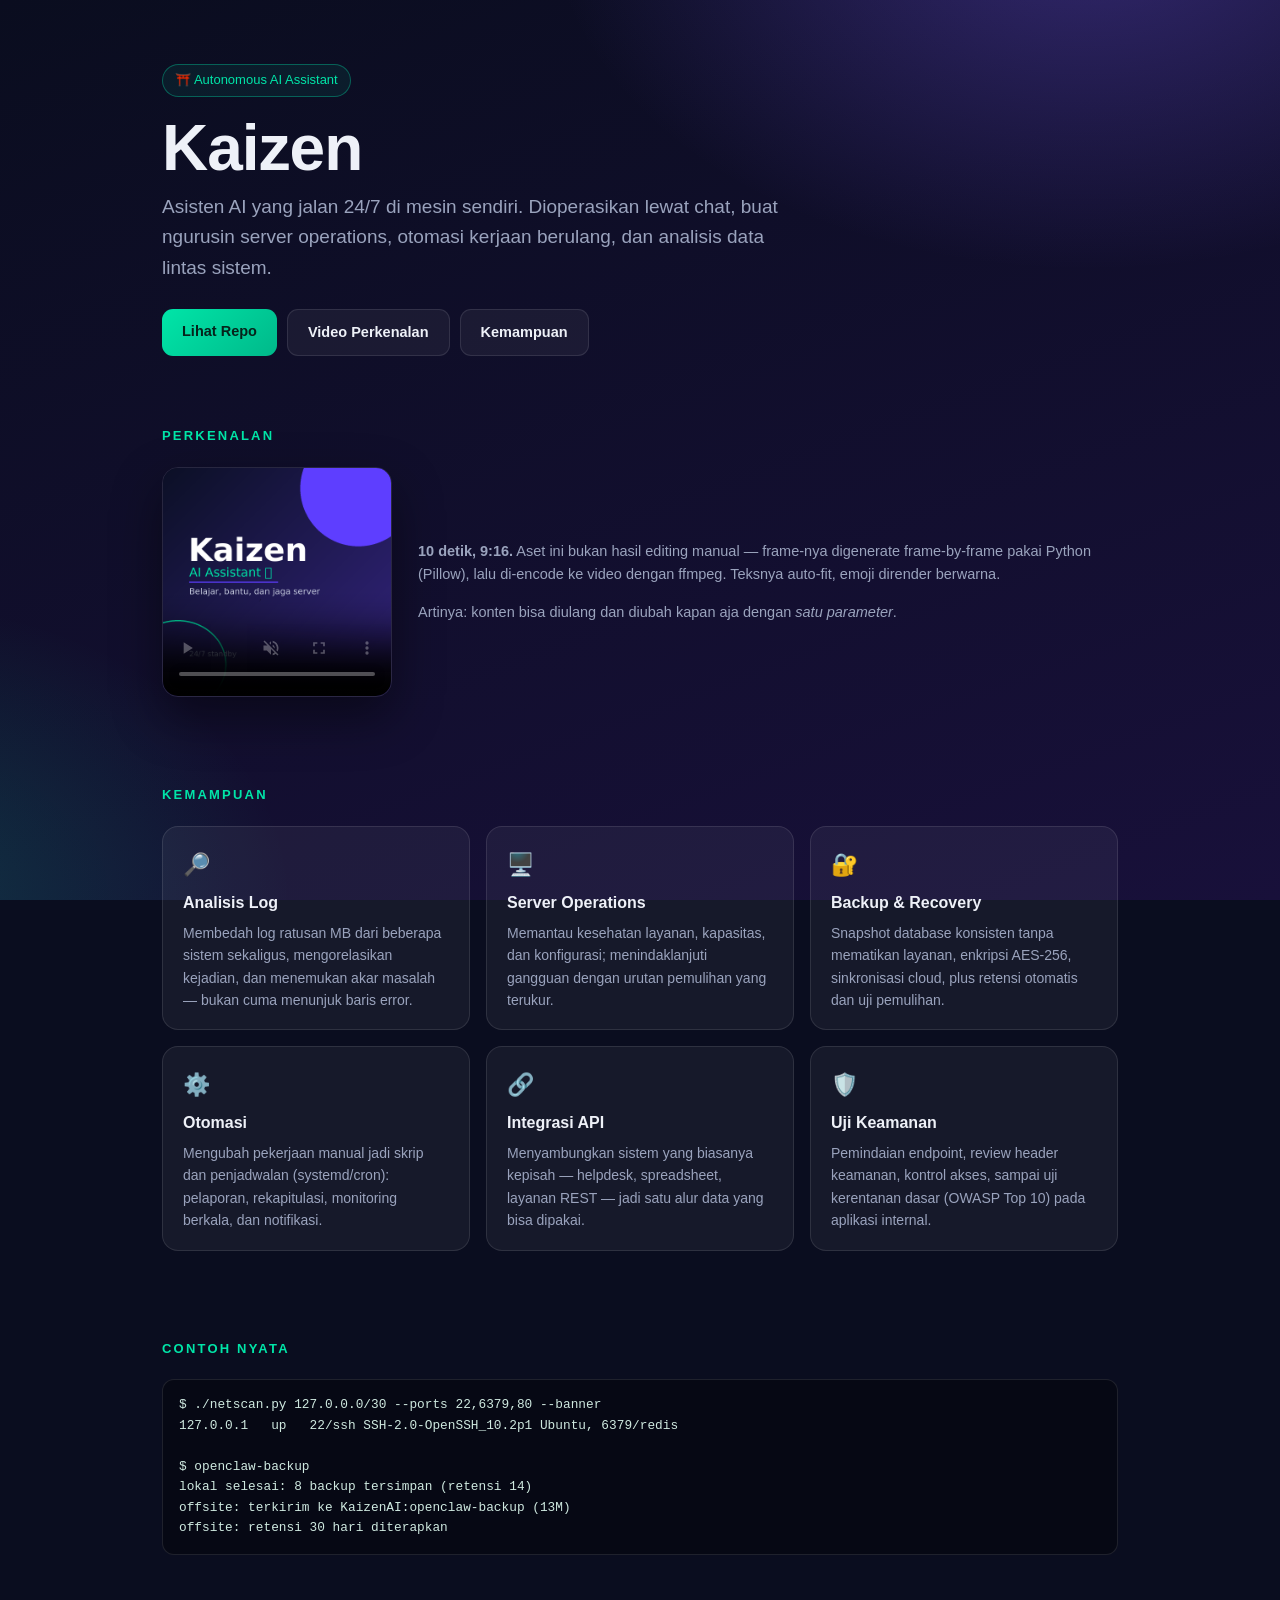
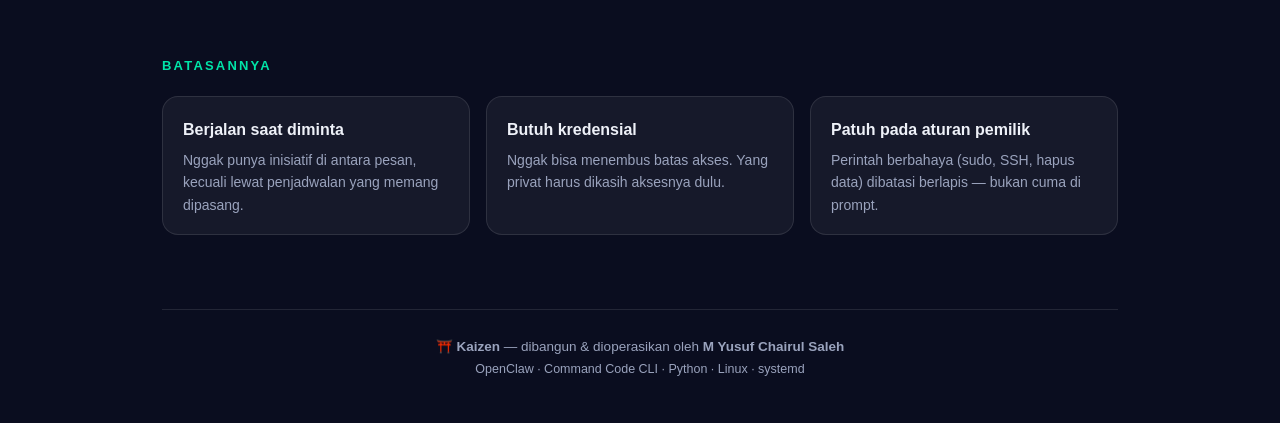
==== index.html @ faf3ddd5 "Tambah landing page GitHub Pages index.html: halaman portofolio statis (self-contained, tanpa depend" ====
<!DOCTYPE html>
<html lang="id">
<head>
<meta charset="utf-8">
<meta name="viewport" content="width=device-width, initial-scale=1">
<title>Kaizen ⛩️ — Autonomous AI Assistant</title>
<meta name="description" content="Kaizen — autonomous AI assistant untuk server operations, otomasi, dan analisis data.">
<style>
  :root{
    --bg:#0a0d1f; --bg2:#18103a; --card:rgba(255,255,255,.05);
    --line:rgba(255,255,255,.10); --accent:#00e5a8; --violet:#7c5cff;
    --text:#eef1f8; --muted:#9aa3bd;
  }
  *{box-sizing:border-box}
  body{
    margin:0; background:var(--bg); color:var(--text);
    font-family:-apple-system,BlinkMacSystemFont,"Segoe UI",Roboto,"Helvetica Neue",Arial,sans-serif;
    line-height:1.6; -webkit-font-smoothing:antialiased;
    background-image:
      radial-gradient(900px 600px at 85% -10%, rgba(124,92,255,.35), transparent 60%),
      radial-gradient(700px 500px at -10% 100%, rgba(0,229,168,.18), transparent 60%),
      linear-gradient(160deg,var(--bg),var(--bg2));
    background-attachment:fixed;
  }
  .wrap{max-width:1000px;margin:0 auto;padding:0 22px}
  header{padding:64px 0 26px}
  .badge{display:inline-flex;align-items:center;gap:8px;font-size:13px;color:var(--accent);
    border:1px solid rgba(0,229,168,.35);background:rgba(0,229,168,.07);
    padding:5px 12px;border-radius:999px;margin-bottom:18px}
  h1{font-size:clamp(38px,7vw,64px);margin:0 0 10px;letter-spacing:-1px;line-height:1.05}
  .tag{font-size:clamp(15px,2.4vw,19px);color:var(--muted);max-width:640px;margin:0 0 26px}
  .links{display:flex;flex-wrap:wrap;gap:10px}
  .btn{display:inline-block;padding:11px 20px;border-radius:11px;font-size:14.5px;font-weight:600;
    text-decoration:none;color:var(--text);border:1px solid var(--line);background:var(--card);
    transition:.18s}
  .btn:hover{transform:translateY(-2px);border-color:rgba(0,229,168,.5)}
  .btn.primary{background:linear-gradient(135deg,var(--accent),#00b98a);color:#06231b;border:0}
  section{padding:44px 0}
  h2{font-size:13px;letter-spacing:2.2px;text-transform:uppercase;color:var(--accent);
    margin:0 0 20px;font-weight:700}
  .grid{display:grid;gap:16px;grid-template-columns:repeat(auto-fit,minmax(250px,1fr))}
  .card{background:var(--card);border:1px solid var(--line);border-radius:16px;padding:20px 20px 18px;
    transition:.2s}
  .card:hover{border-color:rgba(0,229,168,.4);transform:translateY(-3px)}
  .card .ico{font-size:22px;margin-bottom:8px}
  .card h3{margin:0 0 6px;font-size:16px}
  .card p{margin:0;font-size:14px;color:var(--muted)}
  .reel{display:flex;gap:26px;align-items:center;flex-wrap:wrap}
  .reel video{width:230px;border-radius:16px;border:1px solid var(--line);
    box-shadow:0 20px 50px rgba(0,0,0,.45)}
  .reel .note{flex:1;min-width:240px;color:var(--muted);font-size:14.5px}
  .note code{background:rgba(255,255,255,.07);padding:2px 7px;border-radius:6px;
    font-size:13px;color:#cfe9e0}
  pre{background:rgba(0,0,0,.35);border:1px solid var(--line);border-radius:12px;
    padding:15px 16px;overflow:auto;font-size:12.8px;color:#cfe9e0}
  footer{border-top:1px solid var(--line);margin-top:30px;padding:26px 0 44px;
    color:var(--muted);font-size:13.5px;text-align:center}
  a.plain{color:var(--accent);text-decoration:none}
  a.plain:hover{text-decoration:underline}
</style>
</head>
<body>

<div class="wrap">
  <header>
    <div class="badge">⛩️ Autonomous AI Assistant</div>
    <h1>Kaizen</h1>
    <p class="tag">
      Asisten AI yang jalan 24/7 di mesin sendiri. Dioperasikan lewat chat,
      buat ngurusin server operations, otomasi kerjaan berulang, dan analisis data
      lintas sistem.
    </p>
    <div class="links">
      <a class="btn primary" href="https://github.com/nullbyte12007/kaizen-ai-portfolio">Lihat Repo</a>
      <a class="btn" href="#video">Video Perkenalan</a>
      <a class="btn" href="#kemampuan">Kemampuan</a>
    </div>
  </header>

  <section id="video">
    <h2>Perkenalan</h2>
    <div class="reel">
      <video src="assets/intro-9x16.mp4" controls muted playsinline poster="assets/card-1x1.png"></video>
      <div class="note">
        <p><strong>10 detik, 9:16.</strong> Aset ini bukan hasil editing manual —
        frame-nya digenerate frame-by-frame pakai Python (Pillow), lalu di-encode ke video
        dengan ffmpeg. Teksnya auto-fit, emoji dirender berwarna.</p>
        <p>Artinya: konten bisa diulang dan diubah kapan aja dengan <em>satu parameter</em>.</p>
      </div>
    </div>
  </section>

  <section id="kemampuan">
    <h2>Kemampuan</h2>
    <div class="grid">
      <div class="card">
        <div class="ico">🔎</div>
        <h3>Analisis Log</h3>
        <p>Membedah log ratusan MB dari beberapa sistem sekaligus, mengorelasikan kejadian,
           dan menemukan akar masalah — bukan cuma menunjuk baris error.</p>
      </div>
      <div class="card">
        <div class="ico">🖥️</div>
        <h3>Server Operations</h3>
        <p>Memantau kesehatan layanan, kapasitas, dan konfigurasi; menindaklanjuti gangguan
           dengan urutan pemulihan yang terukur.</p>
      </div>
      <div class="card">
        <div class="ico">🔐</div>
        <h3>Backup &amp; Recovery</h3>
        <p>Snapshot database konsisten tanpa mematikan layanan, enkripsi AES-256,
           sinkronisasi cloud, plus retensi otomatis dan uji pemulihan.</p>
      </div>
      <div class="card">
        <div class="ico">⚙️</div>
        <h3>Otomasi</h3>
        <p>Mengubah pekerjaan manual jadi skrip dan penjadwalan (systemd/cron):
           pelaporan, rekapitulasi, monitoring berkala, dan notifikasi.</p>
      </div>
      <div class="card">
        <div class="ico">🔗</div>
        <h3>Integrasi API</h3>
        <p>Menyambungkan sistem yang biasanya kepisah — helpdesk, spreadsheet,
           layanan REST — jadi satu alur data yang bisa dipakai.</p>
      </div>
      <div class="card">
        <div class="ico">🛡️</div>
        <h3>Uji Keamanan</h3>
        <p>Pemindaian endpoint, review header keamanan, kontrol akses, sampai
           uji kerentanan dasar (OWASP Top 10) pada aplikasi internal.</p>
      </div>
    </div>
  </section>

  <section>
    <h2>Contoh Nyata</h2>
<pre>$ ./netscan.py 127.0.0.0/30 --ports 22,6379,80 --banner
127.0.0.1   up   22/ssh SSH-2.0-OpenSSH_10.2p1 Ubuntu, 6379/redis

$ openclaw-backup
lokal selesai: 8 backup tersimpan (retensi 14)
offsite: terkirim ke KaizenAI:openclaw-backup (13M)
offsite: retensi 30 hari diterapkan</pre>
  </section>

  <section>
    <h2>Batasannya</h2>
    <div class="grid">
      <div class="card"><h3>Berjalan saat diminta</h3>
        <p>Nggak punya inisiatif di antara pesan, kecuali lewat penjadwalan yang memang dipasang.</p></div>
      <div class="card"><h3>Butuh kredensial</h3>
        <p>Nggak bisa menembus batas akses. Yang privat harus dikasih aksesnya dulu.</p></div>
      <div class="card"><h3>Patuh pada aturan pemilik</h3>
        <p>Perintah berbahaya (sudo, SSH, hapus data) dibatasi berlapis — bukan cuma di prompt.</p></div>
    </div>
  </section>

  <footer>
    ⛩️ <strong>Kaizen</strong> — dibangun &amp; dioperasikan oleh
    <strong>M Yusuf Chairul Saleh</strong><br>
    <span style="font-size:12.5px">OpenClaw · Command Code CLI · Python · Linux · systemd</span>
  </footer>
</div>

</body>
</html>
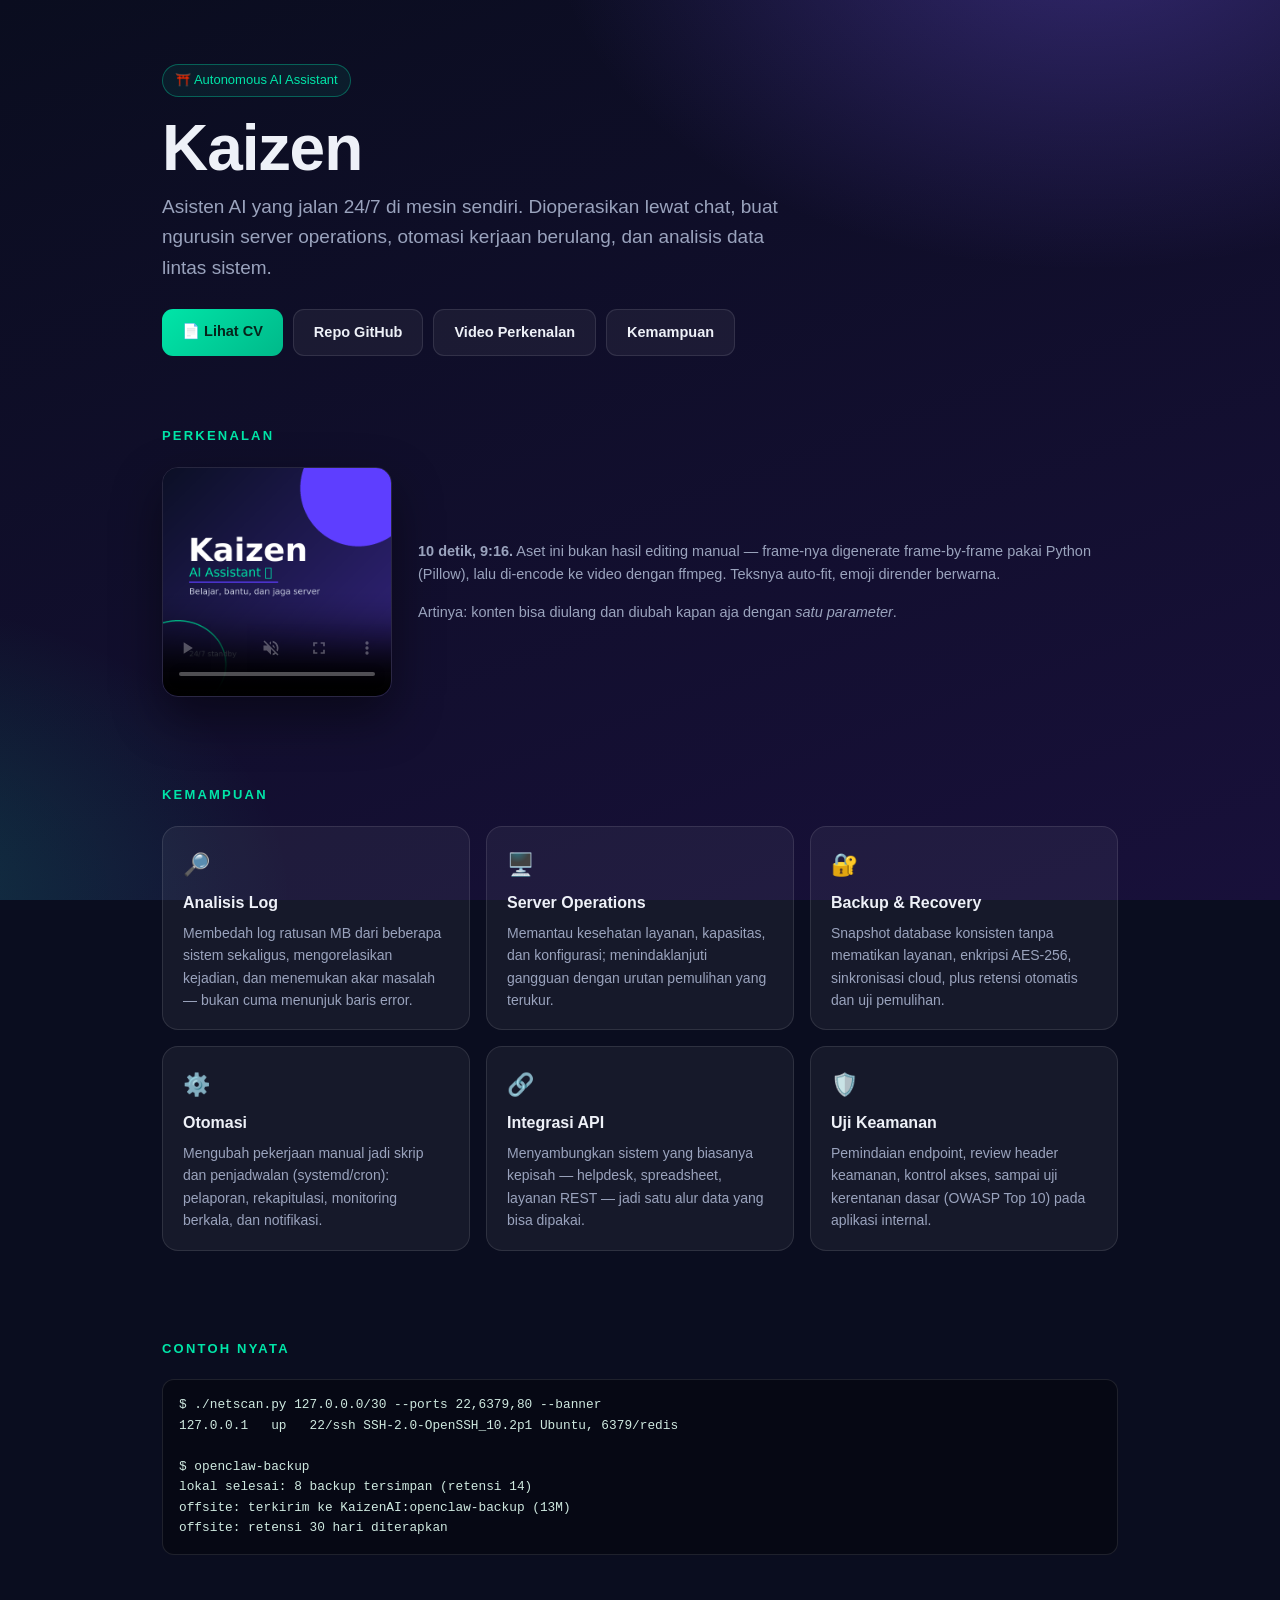
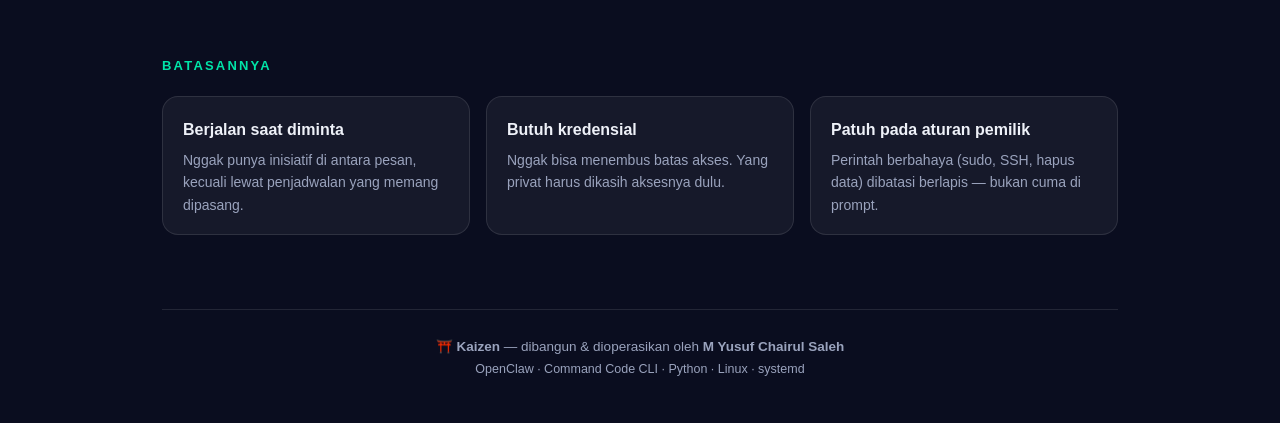
==== commit 8e0abc7d: "Publikasikan CV + tombol unduh di landing page - cv/Muhammad-Yusuf-Chairul-Saleh.pdf (1 halaman, ATS" ====
--- a/index.html
+++ b/index.html
@@ -71,7 +71,8 @@
       lintas sistem.
     </p>
     <div class="links">
-      <a class="btn primary" href="https://github.com/nullbyte12007/kaizen-ai-portfolio">Lihat Repo</a>
+      <a class="btn primary" href="cv/Muhammad-Yusuf-Chairul-Saleh.pdf">📄 Lihat CV</a>
+      <a class="btn" href="https://github.com/nullbyte12007/kaizen-ai-portfolio">Repo GitHub</a>
       <a class="btn" href="#video">Video Perkenalan</a>
       <a class="btn" href="#kemampuan">Kemampuan</a>
     </div>
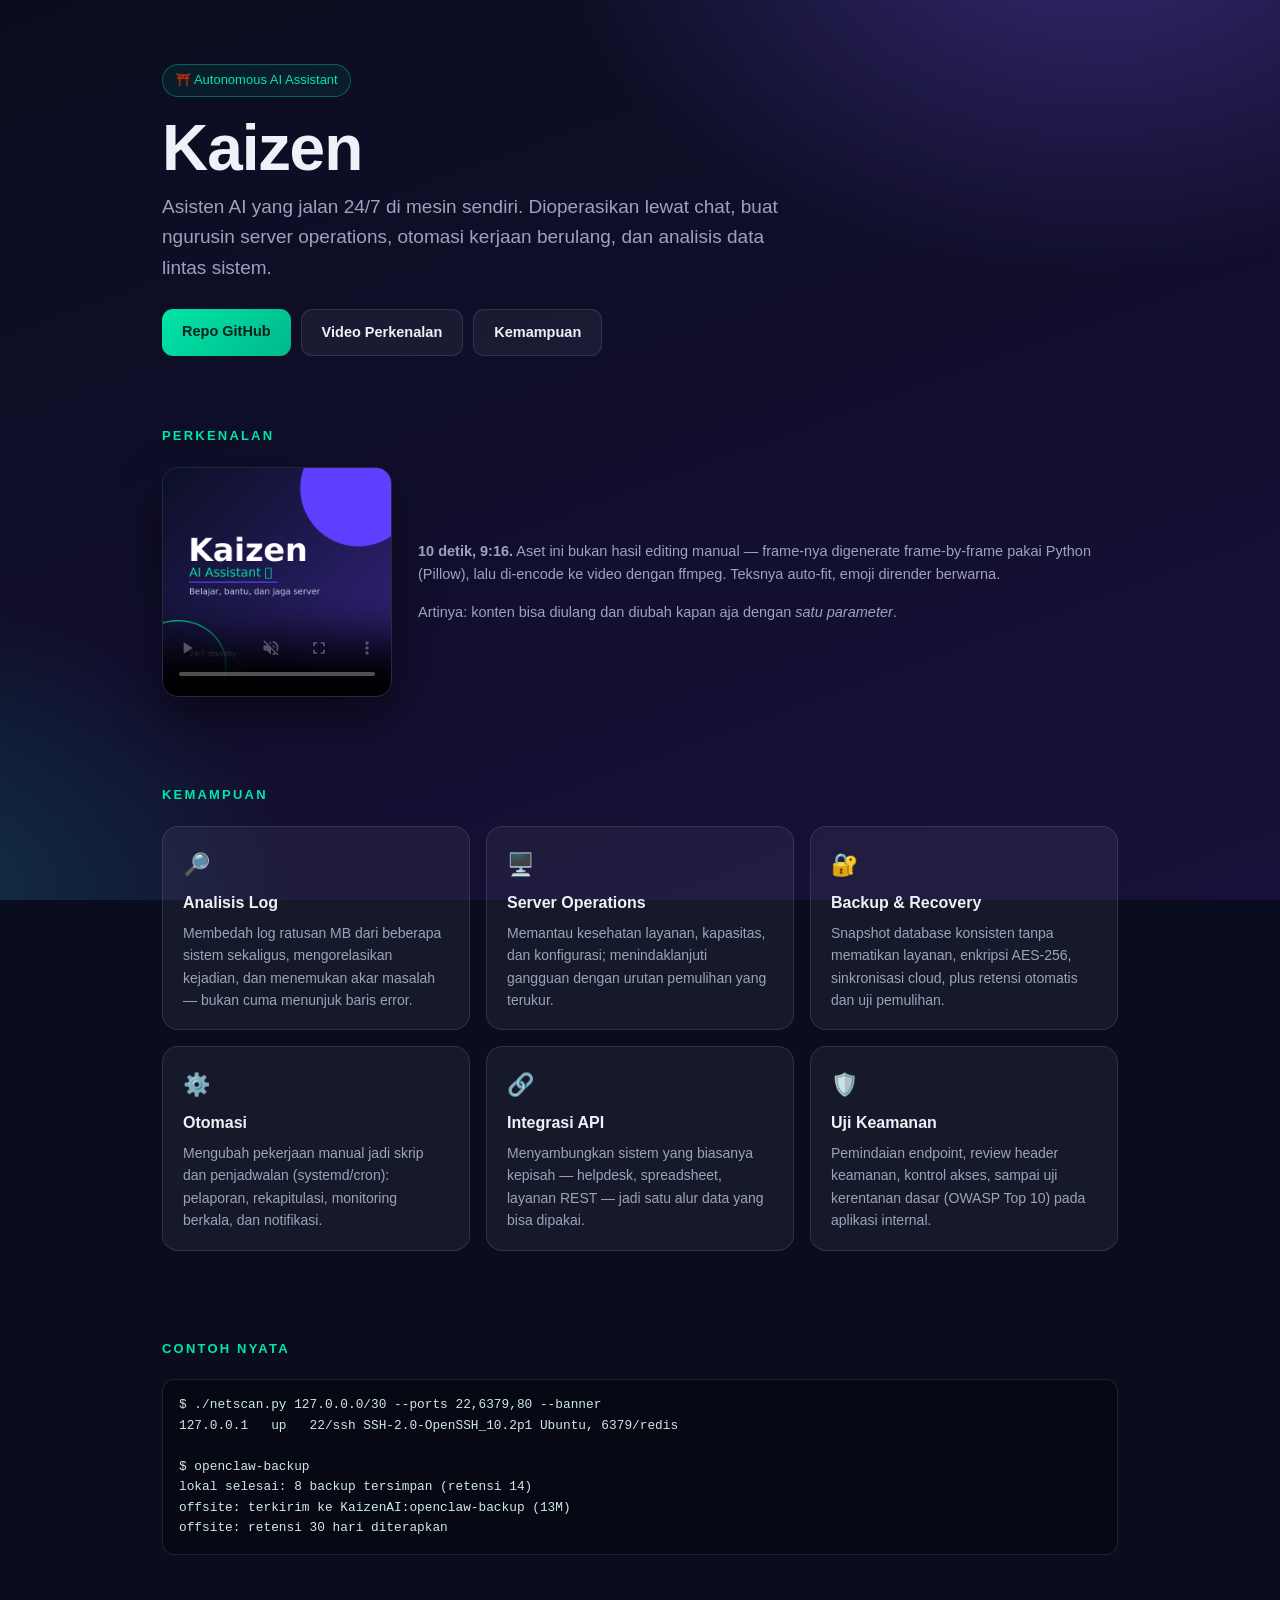
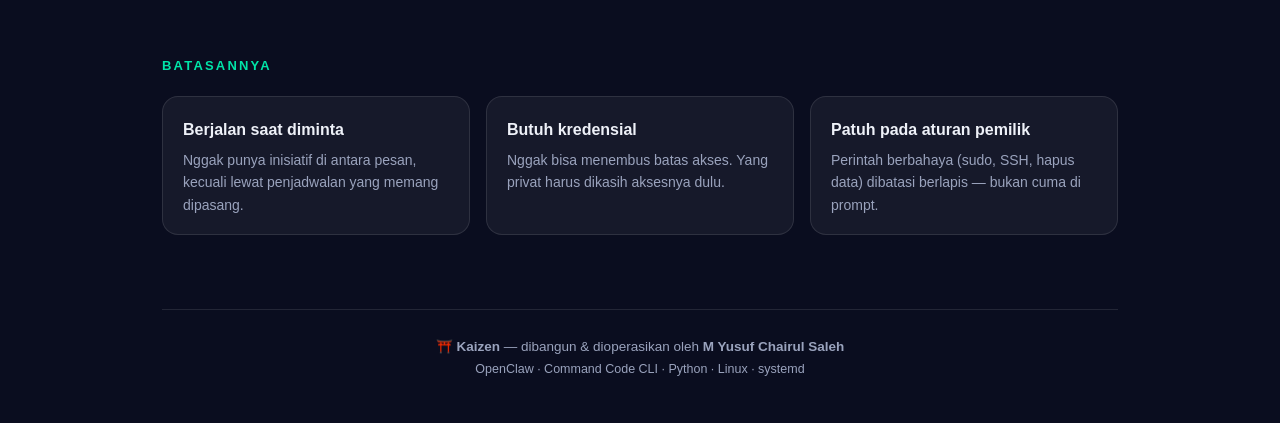
==== commit 276b5120: "Hapus CV dari repo publik (permintaan pemilik) Berkas CV berisi nomor telepon & email pribadi. Atas " ====
--- a/index.html
+++ b/index.html
@@ -71,8 +71,7 @@
       lintas sistem.
     </p>
     <div class="links">
-      <a class="btn primary" href="cv/Muhammad-Yusuf-Chairul-Saleh.pdf">📄 Lihat CV</a>
-      <a class="btn" href="https://github.com/nullbyte12007/kaizen-ai-portfolio">Repo GitHub</a>
+      <a class="btn primary" href="https://github.com/nullbyte12007/kaizen-ai-portfolio">Repo GitHub</a>
       <a class="btn" href="#video">Video Perkenalan</a>
       <a class="btn" href="#kemampuan">Kemampuan</a>
     </div>
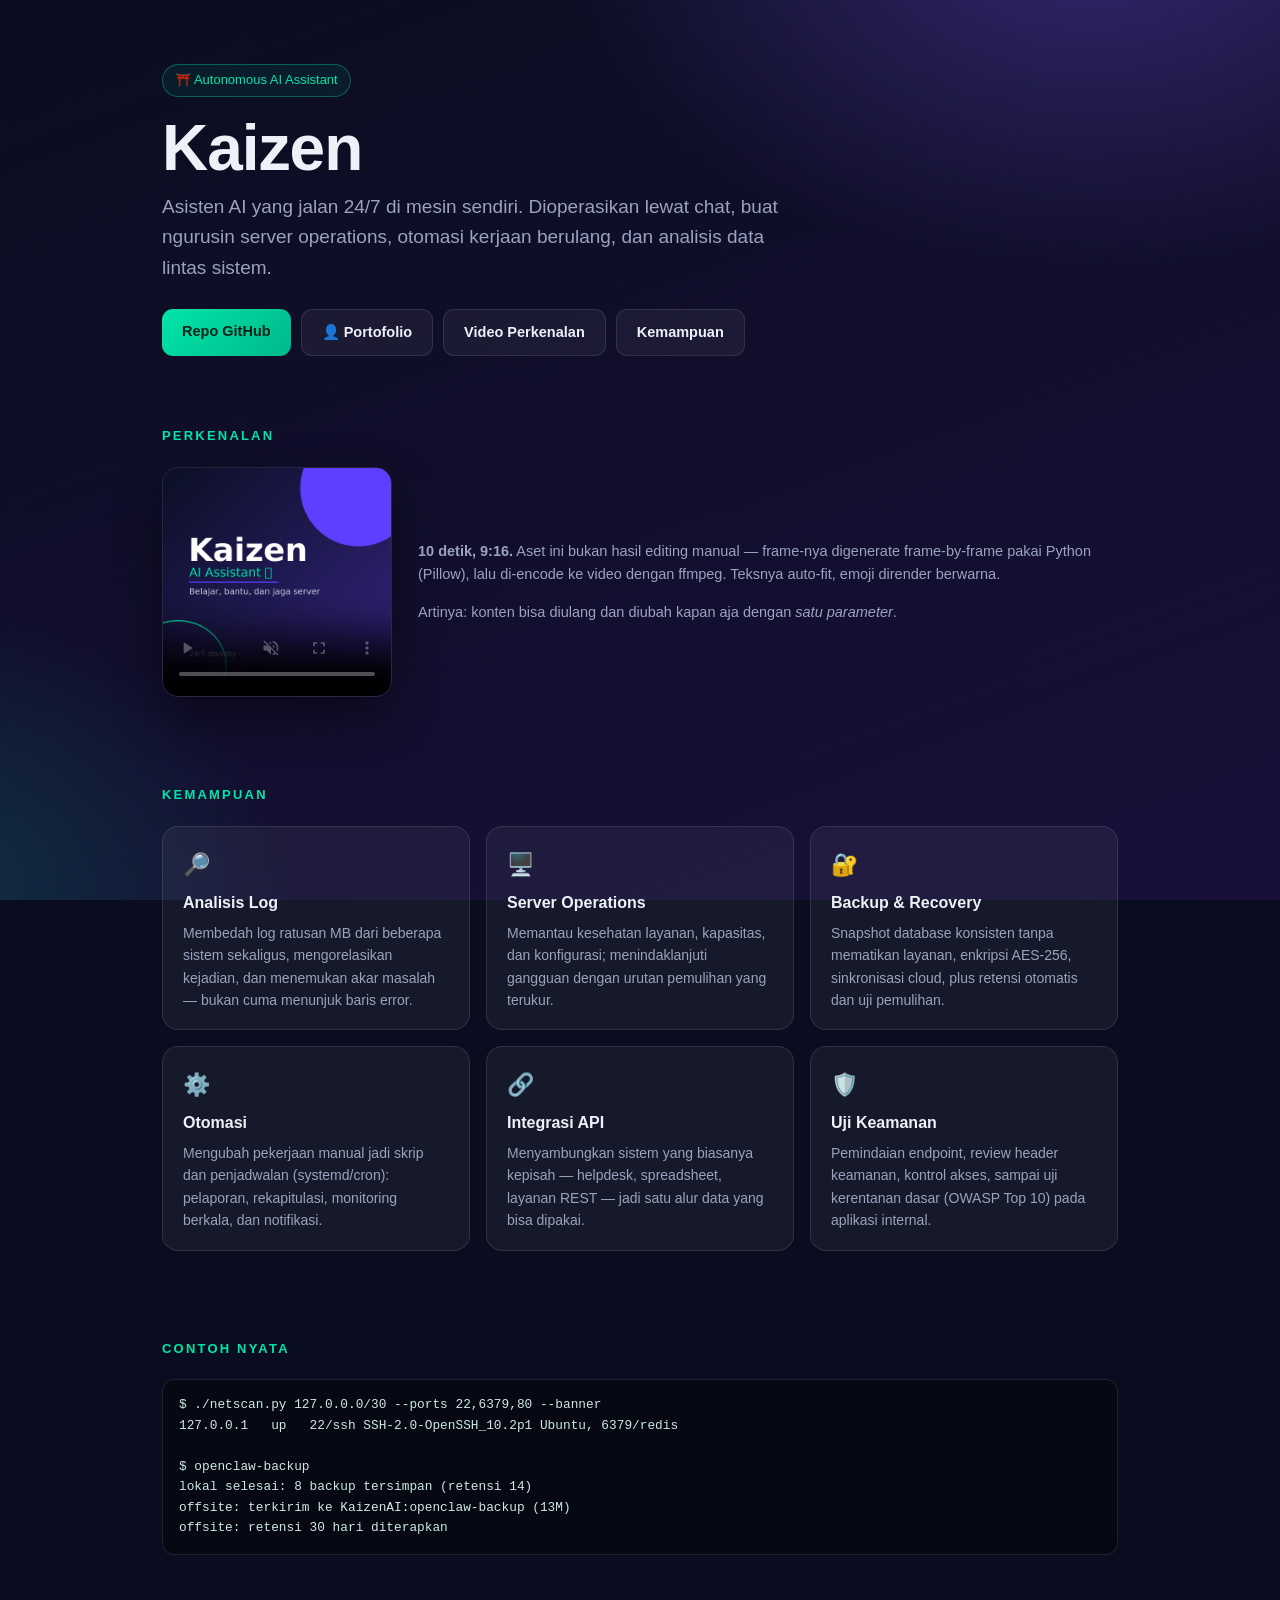
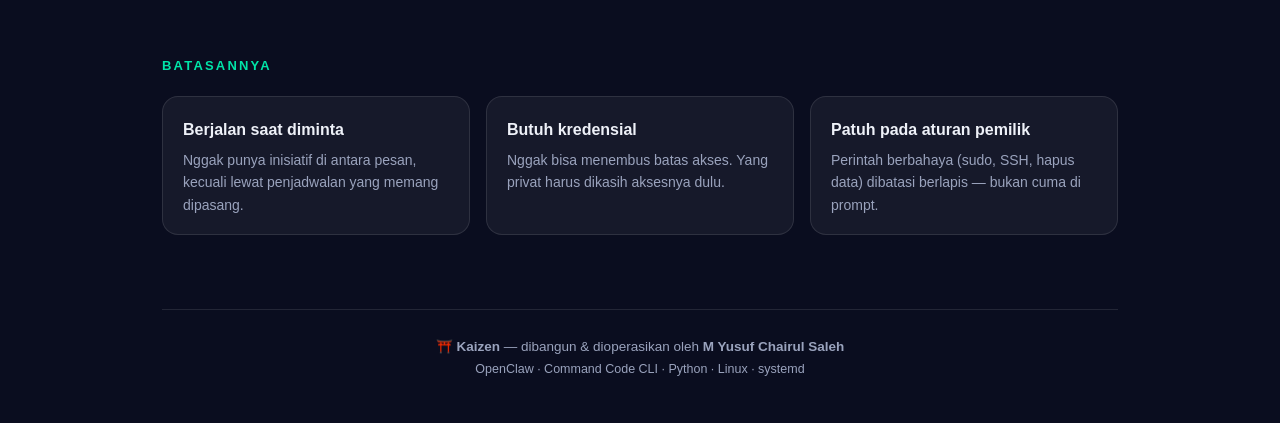
==== commit dfdace53: "Tautkan portofolio pribadi dari landing page Co-authored-by: CommandCodeBot <noreply@commandcode.ai>" ====
--- a/index.html
+++ b/index.html
@@ -72,6 +72,7 @@
     </p>
     <div class="links">
       <a class="btn primary" href="https://github.com/nullbyte12007/kaizen-ai-portfolio">Repo GitHub</a>
+      <a class="btn" href="./portofolio/">👤 Portofolio</a>
       <a class="btn" href="#video">Video Perkenalan</a>
       <a class="btn" href="#kemampuan">Kemampuan</a>
     </div>
